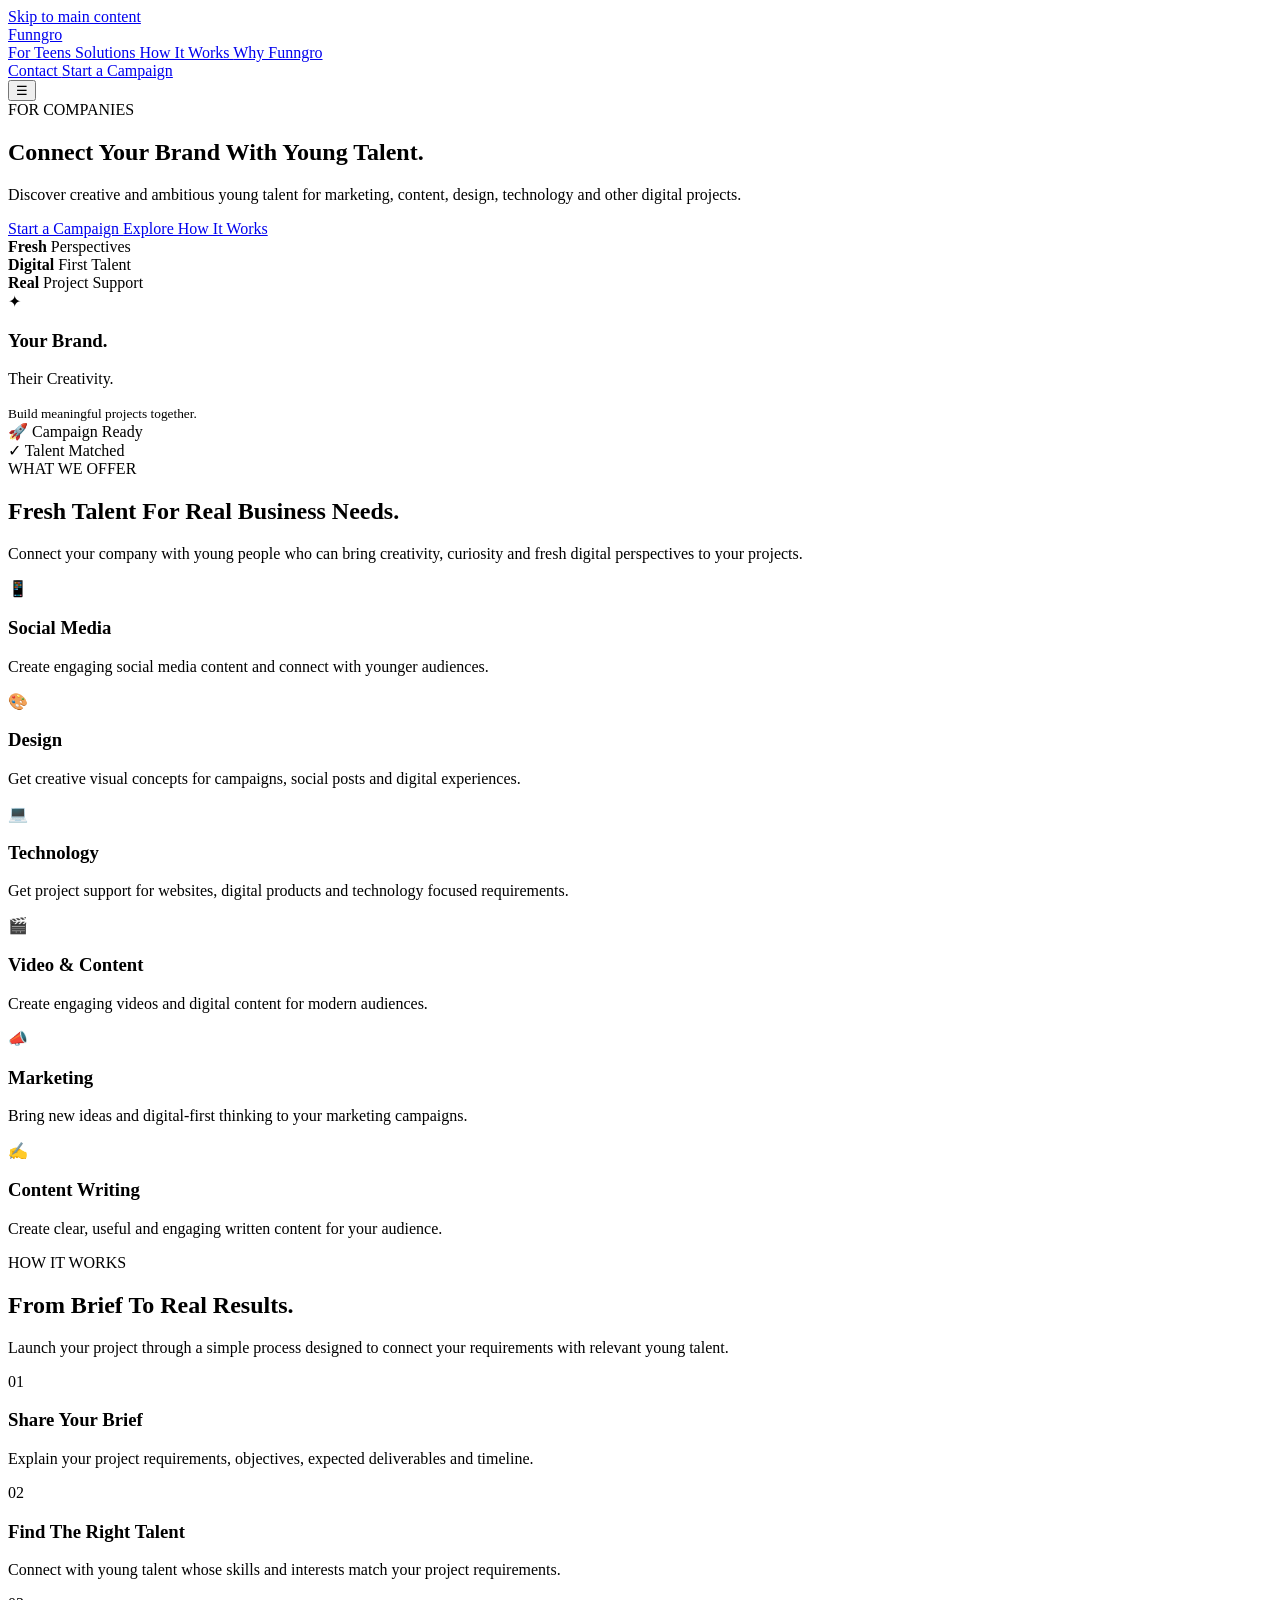
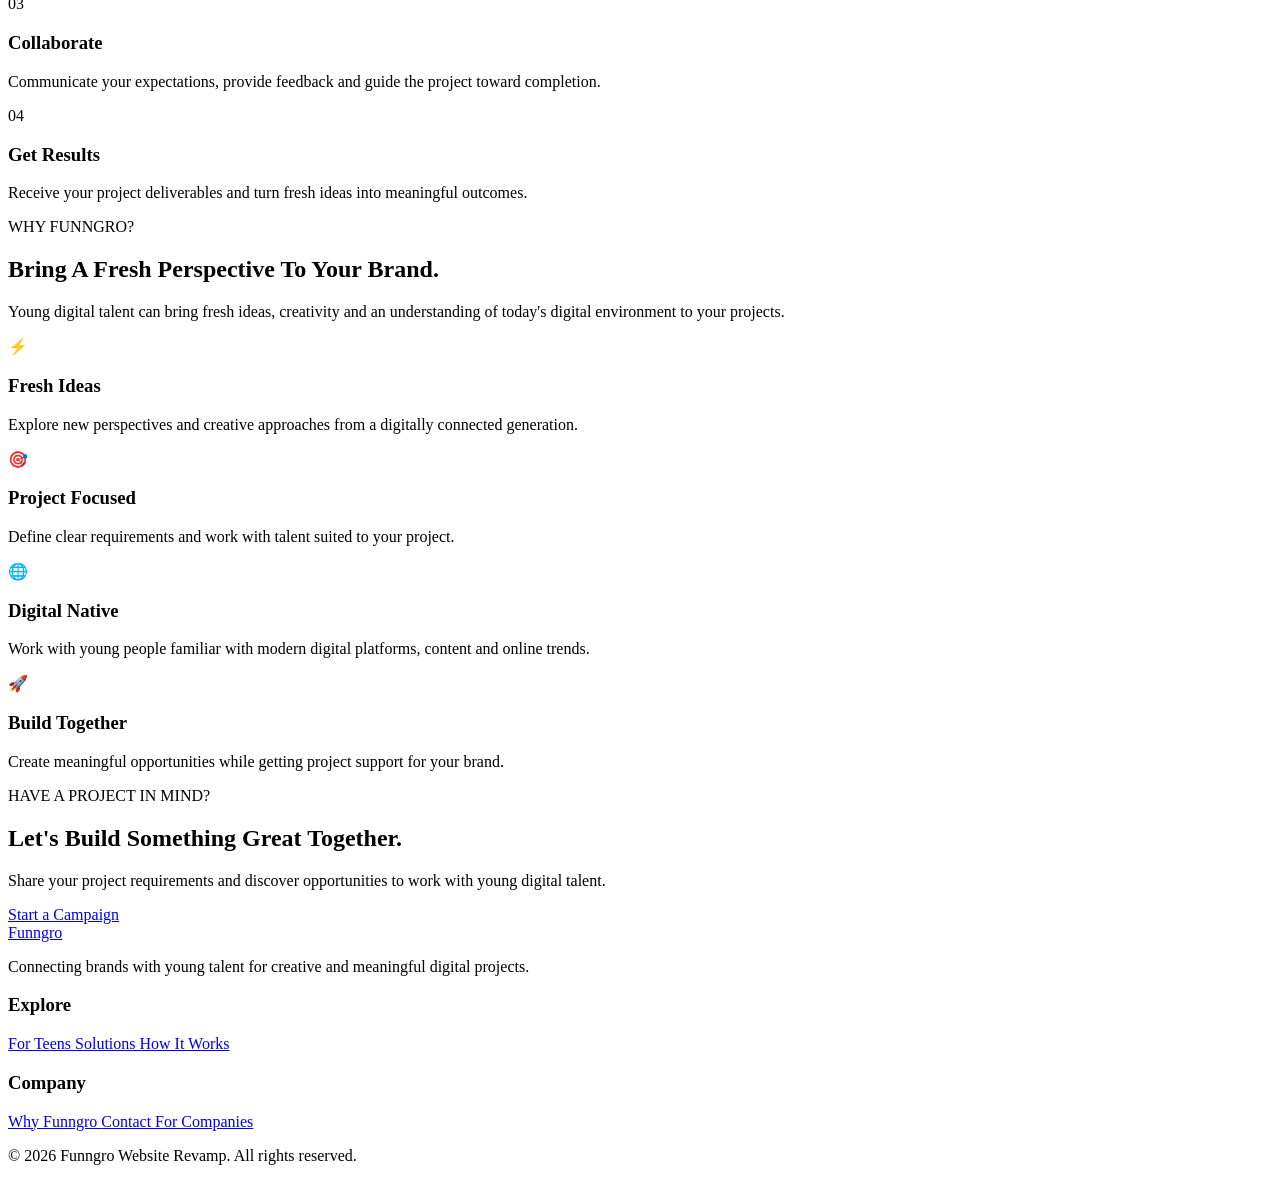
==== company.html @ 746a1f23 "Add files via upload" ====
<!DOCTYPE html>
<html lang="en">

<head>

    <!-- =========================
         BASIC SEO
         ========================= -->

    <meta charset="UTF-8">

    <meta name="viewport"
        content="width=device-width, initial-scale=1.0">

    <meta name="description"
        content="Funngro helps companies connect with young digital talent for social media, design, technology, content, marketing and other project-based needs.">

    <meta name="keywords"
        content="Funngro for companies, hire young talent, young creators, teenlancers, brand campaigns, digital marketing, content creators, project based talent">

    <meta name="author"
        content="Funngro Website Revamp">

    <meta name="robots"
        content="index, follow">


    <!-- =========================
         OPEN GRAPH
         ========================= -->

    <meta property="og:title"
        content="Funngro for Companies - Connect With Young Talent">

    <meta property="og:description"
        content="Connect your brand with young digital talent for creative, marketing, content and technology projects.">

    <meta property="og:type"
        content="website">

    <meta property="og:site_name"
        content="Funngro">


    <!-- =========================
         THEME
         ========================= -->

    <meta name="theme-color"
        content="#07131f">


    <!-- =========================
         PAGE TITLE
         ========================= -->

    <title>
        Funngro for Companies | Connect With Young Talent
    </title>


    <!-- =========================
         STYLESHEET
         ========================= -->

    <link rel="stylesheet"
        href="css/style.css">

</head>


<body class="company-page">

    <a class="skip-link" href="#main-content">Skip to main content</a>


    <!-- =====================================================
         HEADER
         ===================================================== -->

    <header class="site-header">

        <nav class="navbar"
            aria-label="Main navigation">


            <!-- LOGO -->

            <a href="index.html"
                class="logo"
                aria-label="Funngro home">

                Funngro

            </a>


            <!-- NAVIGATION LINKS -->

            <div class="nav-links"
                id="main-navigation">

                <a href="index.html">
                    For Teens
                </a>

                <a href="#solutions">
                    Solutions
                </a>

                <a href="#how-it-works">
                    How It Works
                </a>

                <a href="#why-funngro">
                    Why Funngro
                </a>

            </div>


            <!-- NAVIGATION BUTTONS -->

            <div class="nav-buttons">

                <a href="#contact"
                    class="login-btn">

                    Contact

                </a>

                <a href="#contact"
                    class="primary-btn">

                    Start a Campaign

                </a>

            </div>


            <!-- MOBILE MENU BUTTON -->

            <button
                class="menu-toggle"
                type="button"
                aria-label="Open navigation menu"
                aria-expanded="false"
                aria-controls="main-navigation">

                ☰

            </button>


        </nav>

    </header>



    <!-- =====================================================
         MAIN CONTENT
         ===================================================== -->

    <main id="main-content">


        <!-- =================================================
             HERO SECTION
             ================================================= -->

        <section class="hero company-hero">


            <div class="hero-content">


                <span class="hero-label">
                    FOR COMPANIES
                </span>


                <h1>

                    Connect Your Brand
                    With <span>Young Talent.</span>

                </h1>


                <p>

                    Discover creative and ambitious young talent
                    for marketing, content, design, technology and
                    other digital projects.

                </p>


                <div class="hero-buttons">


                    <a href="#contact"
                        class="primary-btn">

                        Start a Campaign

                    </a>


                    <a href="#how-it-works"
                        class="secondary-btn">

                        Explore How It Works

                    </a>


                </div>


                <!-- HERO HIGHLIGHTS -->

                <div class="hero-stats">


                    <div>

                        <strong>
                            Fresh
                        </strong>

                        <span>
                            Perspectives
                        </span>

                    </div>


                    <div>

                        <strong>
                            Digital
                        </strong>

                        <span>
                            First Talent
                        </span>

                    </div>


                    <div>

                        <strong>
                            Real
                        </strong>

                        <span>
                            Project Support
                        </span>

                    </div>


                </div>


            </div>


            <!-- HERO VISUAL -->

            <div class="hero-visual">


                <div class="hero-card main-card">


                    <div class="card-icon"
                        aria-hidden="true">

                        ✦

                    </div>


                    <h3>

                        Your Brand.

                    </h3>


                    <p>

                        Their Creativity.

                    </p>


                    <div class="mini-progress"
                        aria-hidden="true">

                        <span></span>

                    </div>


                    <small>

                        Build meaningful projects together.

                    </small>


                </div>


                <div class="floating-card card-one">

                    🚀 Campaign Ready

                </div>


                <div class="floating-card card-two">

                    ✓ Talent Matched

                </div>


            </div>


        </section>



        <!-- =================================================
             SOLUTIONS SECTION
             ================================================= -->

        <section
            id="solutions"
            class="section">


            <div class="section-heading">


                <span>
                    WHAT WE OFFER
                </span>


                <h2>

                    Fresh Talent For
                    <span>Real Business Needs.</span>

                </h2>


                <p>

                    Connect your company with young people
                    who can bring creativity, curiosity and
                    fresh digital perspectives to your projects.

                </p>


            </div>


            <div class="category-grid">


                <!-- SOCIAL MEDIA -->

                <article class="category-card">

                    <div class="category-icon"
                        aria-hidden="true">

                        📱

                    </div>

                    <h3>
                        Social Media
                    </h3>

                    <p>

                        Create engaging social media content
                        and connect with younger audiences.

                    </p>

                </article>


                <!-- DESIGN -->

                <article class="category-card">

                    <div class="category-icon"
                        aria-hidden="true">

                        🎨

                    </div>

                    <h3>
                        Design
                    </h3>

                    <p>

                        Get creative visual concepts for
                        campaigns, social posts and digital
                        experiences.

                    </p>

                </article>


                <!-- TECHNOLOGY -->

                <article class="category-card">

                    <div class="category-icon"
                        aria-hidden="true">

                        💻

                    </div>

                    <h3>
                        Technology
                    </h3>

                    <p>

                        Get project support for websites,
                        digital products and technology
                        focused requirements.

                    </p>

                </article>


                <!-- VIDEO -->

                <article class="category-card">

                    <div class="category-icon"
                        aria-hidden="true">

                        🎬

                    </div>

                    <h3>
                        Video & Content
                    </h3>

                    <p>

                        Create engaging videos and digital
                        content for modern audiences.

                    </p>

                </article>


                <!-- MARKETING -->

                <article class="category-card">

                    <div class="category-icon"
                        aria-hidden="true">

                        📣

                    </div>

                    <h3>
                        Marketing
                    </h3>

                    <p>

                        Bring new ideas and digital-first
                        thinking to your marketing campaigns.

                    </p>

                </article>


                <!-- WRITING -->

                <article class="category-card">

                    <div class="category-icon"
                        aria-hidden="true">

                        ✍️

                    </div>

                    <h3>
                        Content Writing
                    </h3>

                    <p>

                        Create clear, useful and engaging
                        written content for your audience.

                    </p>

                </article>


            </div>

        </section>



        <!-- =================================================
             HOW IT WORKS
             ================================================= -->

        <section
            id="how-it-works"
            class="section opportunities">


            <div class="section-heading">


                <span>
                    HOW IT WORKS
                </span>


                <h2>

                    From Brief To
                    <span>Real Results.</span>

                </h2>


                <p>

                    Launch your project through a simple
                    process designed to connect your requirements
                    with relevant young talent.

                </p>


            </div>


            <div class="steps-grid">


                <!-- STEP 1 -->

                <article class="step-card">

                    <div class="step-number">
                        01
                    </div>

                    <h3>
                        Share Your Brief
                    </h3>

                    <p>

                        Explain your project requirements,
                        objectives, expected deliverables
                        and timeline.

                    </p>

                </article>


                <!-- STEP 2 -->

                <article class="step-card">

                    <div class="step-number">
                        02
                    </div>

                    <h3>
                        Find The Right Talent
                    </h3>

                    <p>

                        Connect with young talent whose
                        skills and interests match your
                        project requirements.

                    </p>

                </article>


                <!-- STEP 3 -->

                <article class="step-card">

                    <div class="step-number">
                        03
                    </div>

                    <h3>
                        Collaborate
                    </h3>

                    <p>

                        Communicate your expectations,
                        provide feedback and guide the
                        project toward completion.

                    </p>

                </article>


                <!-- STEP 4 -->

                <article class="step-card">

                    <div class="step-number">
                        04
                    </div>

                    <h3>
                        Get Results
                    </h3>

                    <p>

                        Receive your project deliverables
                        and turn fresh ideas into meaningful
                        outcomes.

                    </p>

                </article>


            </div>

        </section>



        <!-- =================================================
             WHY FUNNGRO
             ================================================= -->

        <section
            id="why-funngro"
            class="section why-section">


            <div class="why-content">


                <span>
                    WHY FUNNGRO?
                </span>


                <h2>

                    Bring A
                    <span>Fresh Perspective</span>
                    To Your Brand.

                </h2>


                <p>

                    Young digital talent can bring fresh ideas,
                    creativity and an understanding of today's
                    digital environment to your projects.

                </p>


            </div>


            <div class="benefits-grid">


                <!-- BENEFIT 1 -->

                <article class="benefit-card">

                    <div class="benefit-icon"
                        aria-hidden="true">

                        ⚡

                    </div>

                    <h3>
                        Fresh Ideas
                    </h3>

                    <p>

                        Explore new perspectives and creative
                        approaches from a digitally connected
                        generation.

                    </p>

                </article>


                <!-- BENEFIT 2 -->

                <article class="benefit-card">

                    <div class="benefit-icon"
                        aria-hidden="true">

                        🎯

                    </div>

                    <h3>
                        Project Focused
                    </h3>

                    <p>

                        Define clear requirements and work
                        with talent suited to your project.

                    </p>

                </article>


                <!-- BENEFIT 3 -->

                <article class="benefit-card">

                    <div class="benefit-icon"
                        aria-hidden="true">

                        🌐

                    </div>

                    <h3>
                        Digital Native
                    </h3>

                    <p>

                        Work with young people familiar with
                        modern digital platforms, content and
                        online trends.

                    </p>

                </article>


                <!-- BENEFIT 4 -->

                <article class="benefit-card">

                    <div class="benefit-icon"
                        aria-hidden="true">

                        🚀

                    </div>

                    <h3>
                        Build Together
                    </h3>

                    <p>

                        Create meaningful opportunities while
                        getting project support for your brand.

                    </p>

                </article>


            </div>

        </section>



        <!-- =================================================
             CONTACT / CTA
             ================================================= -->

        <section
            id="contact"
            class="cta-section">


            <div class="cta-content">


                <span>
                    HAVE A PROJECT IN MIND?
                </span>


                <h2>

                    Let's Build Something
                    <span>Great Together.</span>

                </h2>


                <p>

                    Share your project requirements and
                    discover opportunities to work with
                    young digital talent.

                </p>


                <a href="mailto:hello@funngro.com"
                    class="primary-btn">

                    Start a Campaign

                </a>


            </div>

        </section>


    </main>



    <!-- =====================================================
         FOOTER
         ===================================================== -->

    <footer class="footer">


        <div class="footer-content">


            <!-- BRAND -->

            <div class="footer-brand">


                <a href="index.html"
                    class="logo"
                    aria-label="Funngro home">

                    Funngro

                </a>


                <p>

                    Connecting brands with young talent
                    for creative and meaningful digital
                    projects.

                </p>


            </div>


            <!-- FOOTER LINKS -->

            <div class="footer-links">


                <div>

                    <h3>
                        Explore
                    </h3>


                    <a href="index.html">
                        For Teens
                    </a>


                    <a href="#solutions">
                        Solutions
                    </a>


                    <a href="#how-it-works">
                        How It Works
                    </a>

                </div>


                <div>

                    <h3>
                        Company
                    </h3>


                    <a href="#why-funngro">
                        Why Funngro
                    </a>


                    <a href="#contact">
                        Contact
                    </a>


                    <a href="company.html">
                        For Companies
                    </a>

                </div>


            </div>


        </div>


        <!-- FOOTER BOTTOM -->

        <div class="footer-bottom">

            <p>

                © 2026 Funngro Website Revamp.
                All rights reserved.

            </p>

        </div>


    </footer>



    <!-- =====================================================
         JAVASCRIPT
         ===================================================== -->

    <script src="js/script.js" defer></script>


</body>

</html>
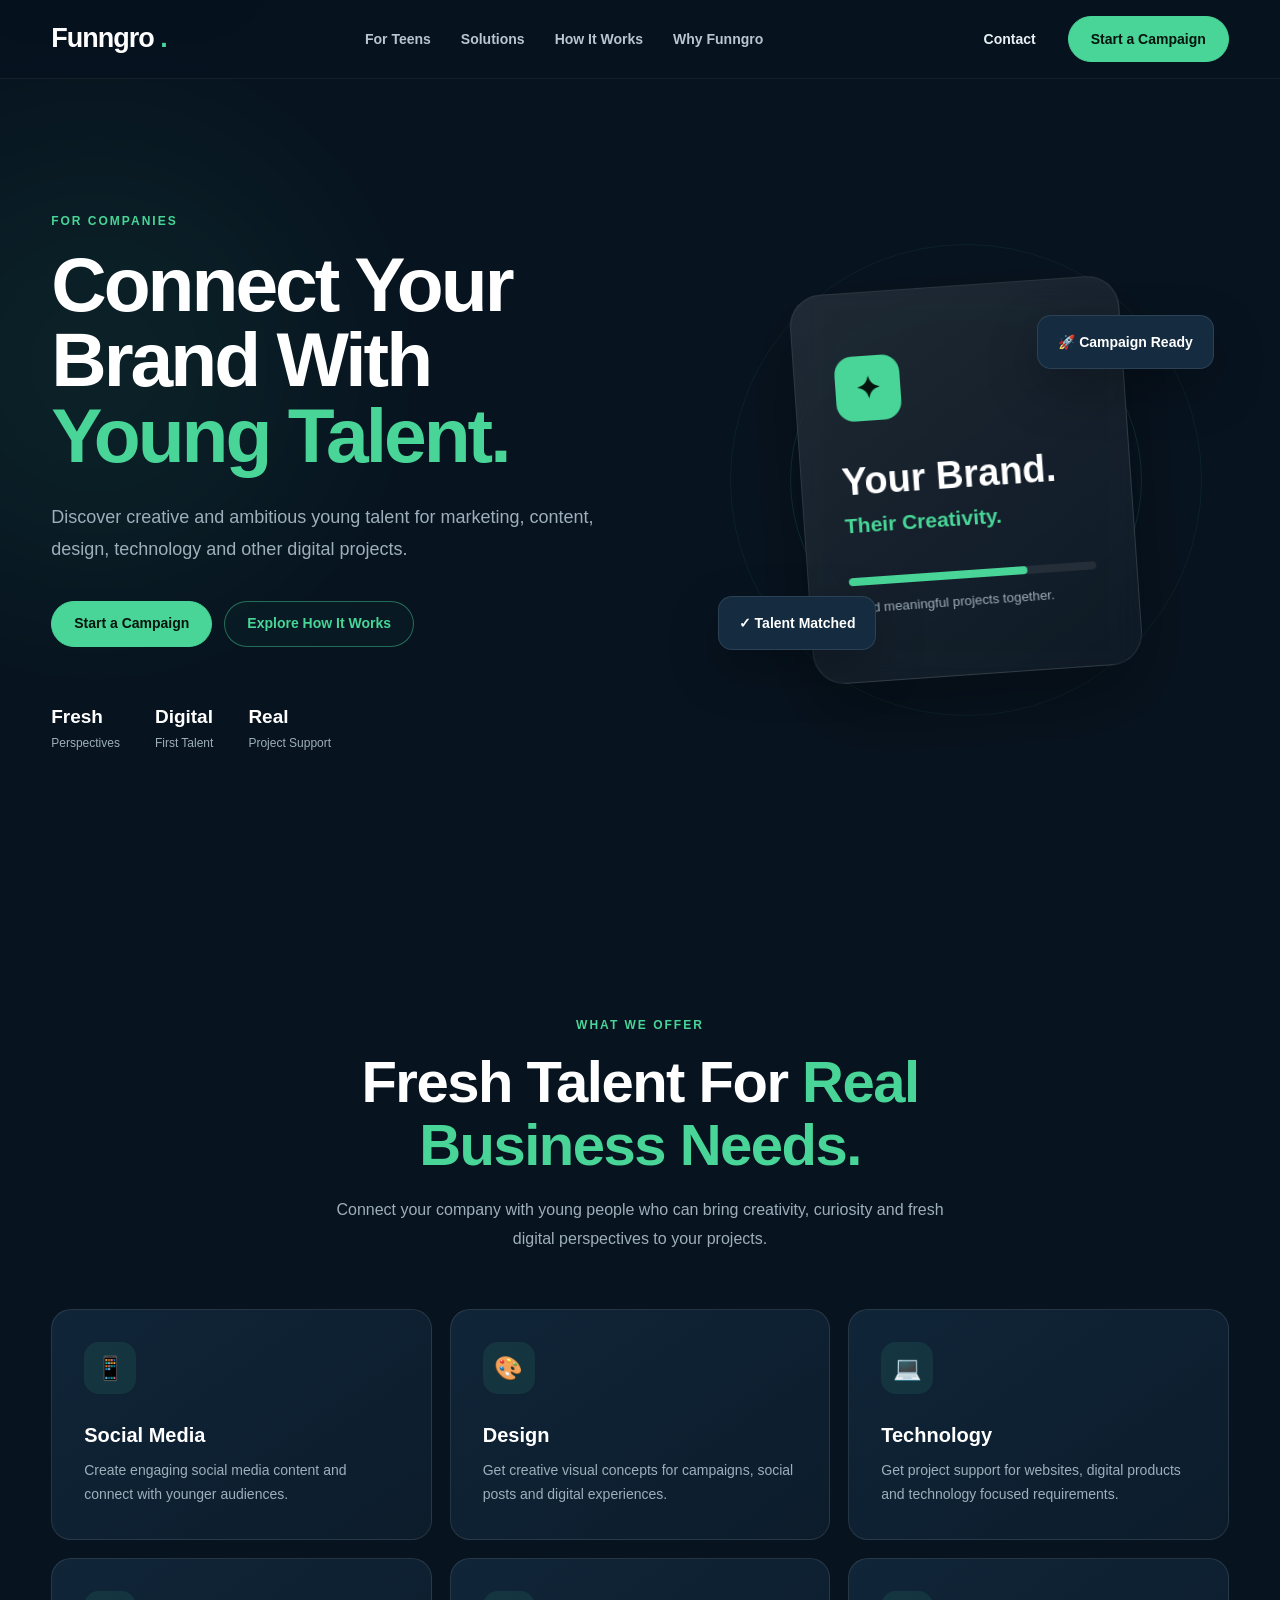
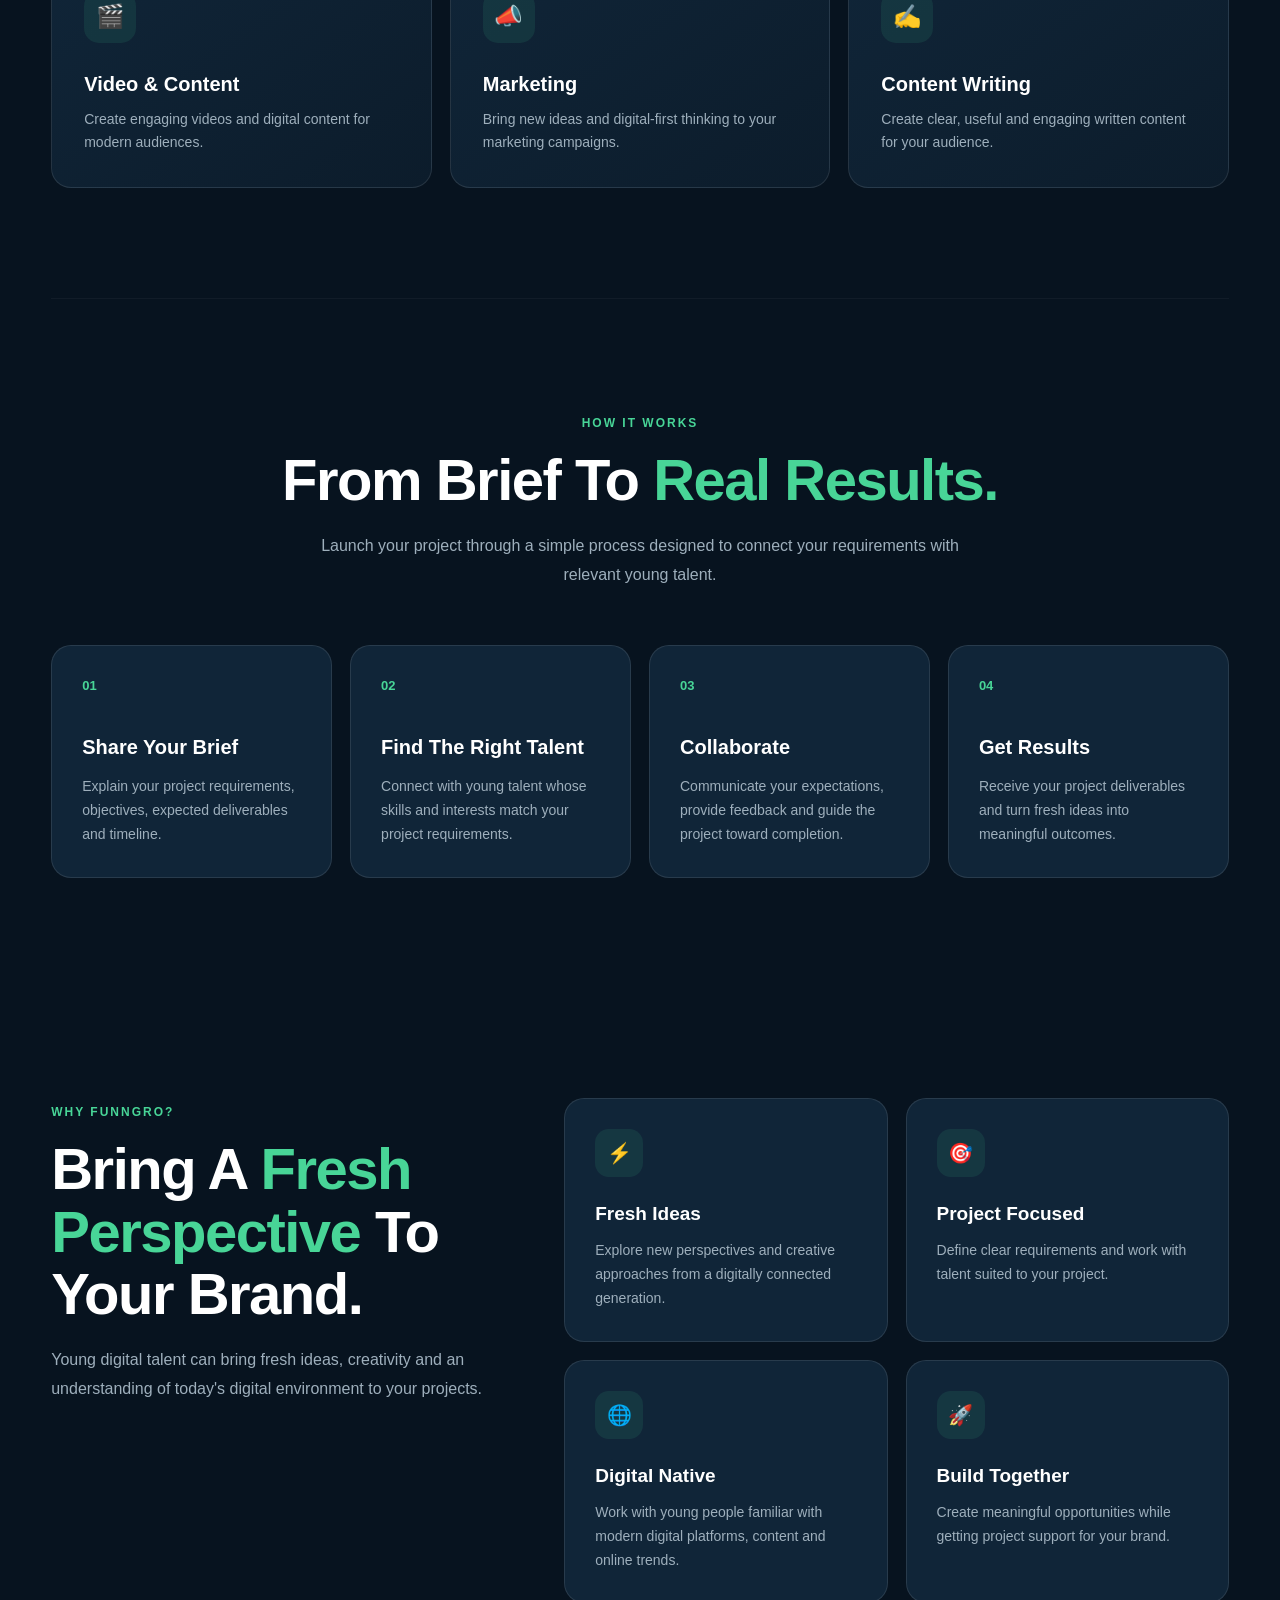
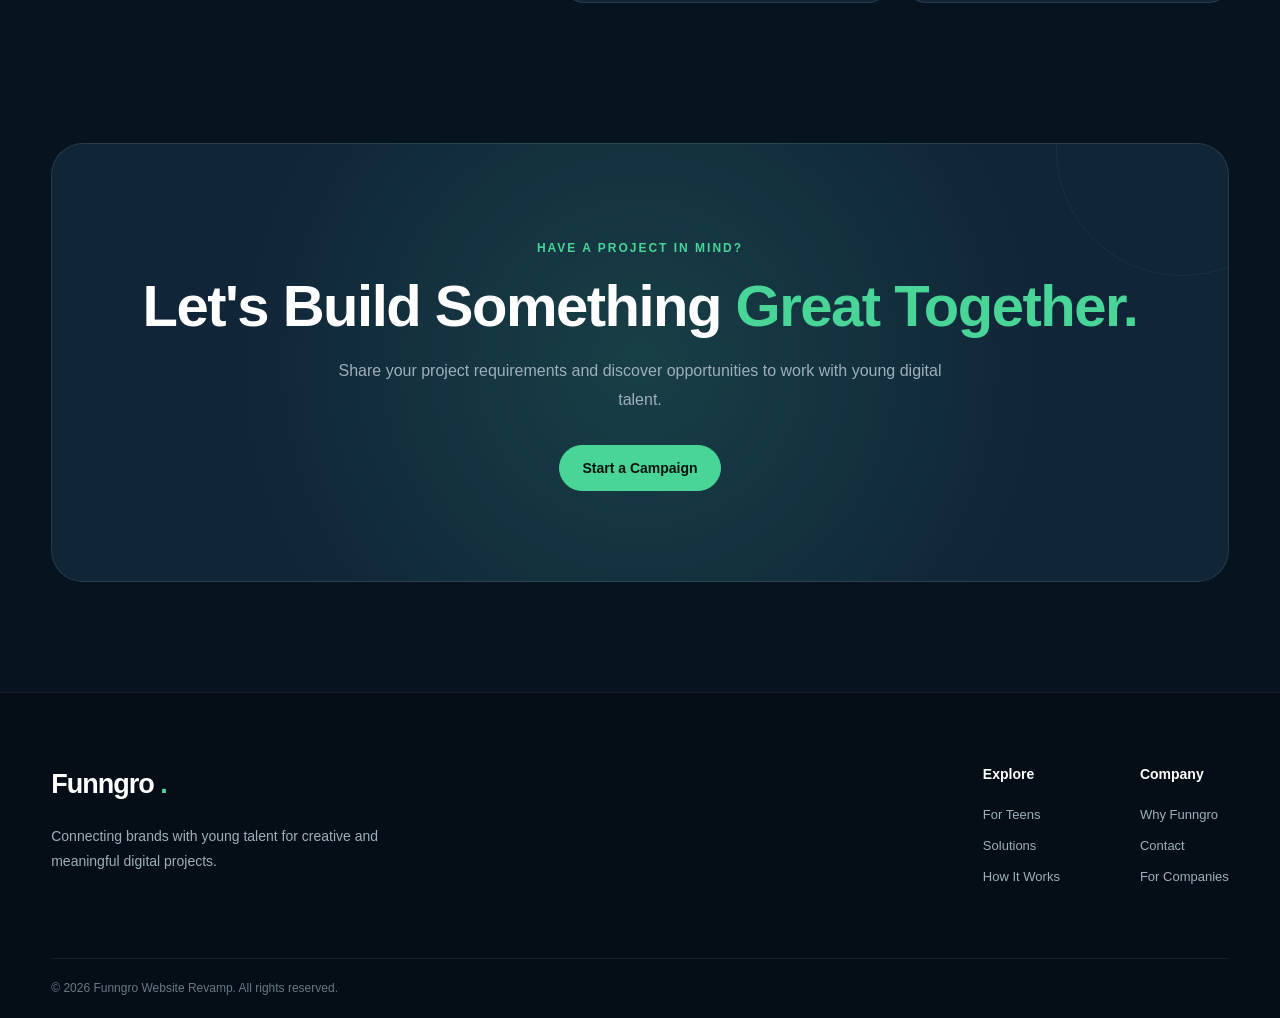
==== commit e16e07e5: "Update stylesheet and script paths to uppercase" ====
--- a/company.html
+++ b/company.html
@@ -64,7 +64,7 @@
          ========================= -->
 
     <link rel="stylesheet"
-        href="css/style.css">
+        href="CSS/style.css">
 
 </head>
 
@@ -993,9 +993,9 @@
          JAVASCRIPT
          ===================================================== -->
 
-    <script src="js/script.js" defer></script>
+    <script src="JS/script.js" defer></script>
 
 
 </body>
 
-</html>+</html>
--- a/CSS/style.css
+++ b/CSS/style.css
@@ -0,0 +1,1924 @@
+/* =========================================================
+   FUNNGRO WEBSITE REVAMP
+   Final Main Stylesheet
+   ========================================================= */
+
+
+/* =========================================================
+   RESET
+   ========================================================= */
+
+* {
+    margin: 0;
+    padding: 0;
+    box-sizing: border-box;
+}
+
+html {
+    scroll-behavior: smooth;
+    scroll-padding-top: 90px;
+}
+
+body {
+    font-family: Arial, Helvetica, sans-serif;
+    background: var(--bg);
+    color: var(--white);
+    line-height: 1.6;
+    overflow-x: hidden;
+}
+
+a {
+    color: inherit;
+    text-decoration: none;
+}
+
+button {
+    font: inherit;
+}
+
+img {
+    max-width: 100%;
+    display: block;
+}
+
+
+/* =========================================================
+   VARIABLES
+   ========================================================= */
+
+:root {
+    --bg: #07131f;
+    --bg-light: #0d1d2c;
+    --bg-dark: #050e17;
+
+    --card: #102538;
+    --card-light: #163149;
+
+    --primary: #48d597;
+    --primary-dark: #2fbd7c;
+    --primary-light: #69e5ad;
+
+    --white: #ffffff;
+    --text: #e8f0f5;
+    --muted: #9eafbc;
+    --text-muted: #9eafbc;
+
+    --border: rgba(255, 255, 255, 0.10);
+    --border-light: rgba(255, 255, 255, 0.06);
+
+    --container: 1180px;
+
+    --radius-small: 12px;
+    --radius-medium: 20px;
+    --radius-large: 30px;
+
+    --shadow:
+        0 25px 70px rgba(0, 0, 0, 0.25);
+
+    --transition: 0.3s ease;
+}
+
+
+/* =========================================================
+   COMMON
+   ========================================================= */
+
+/* =========================================================
+   ACCESSIBILITY HELPERS
+   ========================================================= */
+
+.skip-link {
+    position: fixed;
+    top: -100px;
+    left: 16px;
+    z-index: 5000;
+    padding: 12px 18px;
+    border-radius: 10px;
+    background: var(--primary);
+    color: #06140e;
+    font-weight: 800;
+    box-shadow: var(--shadow);
+    transition: top 0.2s ease;
+}
+
+.skip-link:focus {
+    top: 16px;
+}
+
+section[id],
+main[id] {
+    scroll-margin-top: 95px;
+}
+
+
+.container {
+    width: min(92%, var(--container));
+    margin: auto;
+}
+
+.section {
+    width: min(92%, var(--container));
+    margin: auto;
+    padding: 110px 0;
+}
+
+.section-heading {
+    max-width: 720px;
+    margin: 0 auto 55px;
+    text-align: center;
+}
+
+.section-heading > span,
+.why-content > span,
+.cta-content > span,
+.hero-label,
+.trust-text > span {
+    display: inline-block;
+    color: var(--primary);
+    font-size: 12px;
+    font-weight: 800;
+    letter-spacing: 2px;
+    margin-bottom: 16px;
+}
+
+.section-heading h2,
+.why-content h2,
+.cta-content h2,
+.trust-text h2 {
+    font-size: clamp(34px, 5vw, 58px);
+    line-height: 1.08;
+    letter-spacing: -1.5px;
+    margin-bottom: 20px;
+}
+
+.section-heading h2 span,
+.why-content h2 span,
+.cta-content h2 span,
+.trust-text h2 span {
+    color: var(--primary);
+}
+
+.section-heading p,
+.why-content > p,
+.cta-content > p {
+    color: var(--muted);
+    font-size: 16px;
+    line-height: 1.8;
+    max-width: 650px;
+    margin: auto;
+}
+
+
+/* =========================================================
+   BUTTONS
+   ========================================================= */
+
+.primary-btn,
+.secondary-btn,
+.login-btn {
+    display: inline-flex;
+    align-items: center;
+    justify-content: center;
+
+    min-height: 46px;
+    padding: 0 22px;
+
+    border-radius: 50px;
+
+    font-size: 14px;
+    font-weight: 700;
+
+    transition:
+        transform var(--transition),
+        background var(--transition),
+        color var(--transition),
+        border-color var(--transition),
+        box-shadow var(--transition);
+}
+
+.primary-btn {
+    background: var(--primary);
+    color: #06140e;
+    border: 1px solid var(--primary);
+}
+
+.primary-btn:hover {
+    background: var(--primary-light);
+    border-color: var(--primary-light);
+    transform: translateY(-2px);
+    box-shadow: 0 12px 30px rgba(72, 213, 151, 0.20);
+}
+
+.secondary-btn {
+    border: 1px solid rgba(72, 213, 151, 0.45);
+    color: var(--primary);
+    background: rgba(72, 213, 151, 0.03);
+}
+
+.secondary-btn:hover {
+    background: var(--primary);
+    color: #06140e;
+    border-color: var(--primary);
+    transform: translateY(-2px);
+}
+
+.login-btn {
+    color: var(--text);
+}
+
+.login-btn:hover {
+    color: var(--primary);
+}
+
+
+/* =========================================================
+   HEADER / NAVBAR
+   ========================================================= */
+
+.site-header {
+    position: sticky;
+    top: 0;
+    z-index: 2000;
+
+    background: rgba(7, 19, 31, 0.88);
+
+    border-bottom: 1px solid var(--border-light);
+
+    backdrop-filter: blur(18px);
+    -webkit-backdrop-filter: blur(18px);
+
+    transition:
+        background var(--transition),
+        box-shadow var(--transition);
+}
+
+.site-header.scrolled {
+    background: rgba(5, 14, 23, 0.97);
+    box-shadow: 0 10px 30px rgba(0, 0, 0, 0.18);
+}
+
+.navbar {
+    width: min(92%, var(--container));
+    min-height: 78px;
+
+    margin: auto;
+
+    display: flex;
+    align-items: center;
+    justify-content: space-between;
+
+    gap: 25px;
+
+    position: relative;
+}
+
+.logo {
+    flex-shrink: 0;
+
+    font-size: 27px;
+    font-weight: 900;
+    letter-spacing: -1px;
+
+    color: var(--white);
+}
+
+.logo::after {
+    content: ".";
+    color: var(--primary);
+}
+
+.nav-links {
+    display: flex;
+    align-items: center;
+    justify-content: center;
+    gap: 30px;
+}
+
+.nav-links a {
+    color: #b8c6d0;
+
+    font-size: 14px;
+    font-weight: 600;
+
+    transition: color var(--transition);
+}
+
+.nav-links a:hover {
+    color: var(--primary);
+}
+
+.nav-buttons {
+    display: flex;
+    align-items: center;
+    gap: 10px;
+
+    flex-shrink: 0;
+}
+
+.menu-toggle {
+    display: none;
+
+    width: 44px;
+    height: 44px;
+
+    border: 1px solid var(--border);
+    border-radius: 10px;
+
+    background: transparent;
+    color: var(--white);
+
+    cursor: pointer;
+    font-size: 22px;
+
+    transition:
+        background var(--transition),
+        border-color var(--transition);
+}
+
+.menu-toggle:hover {
+    background: rgba(72, 213, 151, 0.08);
+    border-color: rgba(72, 213, 151, 0.35);
+}
+
+
+/* =========================================================
+   HERO
+   ========================================================= */
+
+.hero {
+    width: min(92%, var(--container));
+
+    min-height: calc(100vh - 78px);
+
+    margin: auto;
+
+    display: grid;
+    grid-template-columns: 1.05fr 0.95fr;
+
+    align-items: center;
+
+    gap: 70px;
+
+    padding: 80px 0 100px;
+
+    position: relative;
+}
+
+.hero::before {
+    content: "";
+
+    position: absolute;
+
+    width: 450px;
+    height: 450px;
+
+    background: var(--primary);
+
+    opacity: 0.07;
+
+    filter: blur(100px);
+
+    border-radius: 50%;
+
+    top: 60px;
+    left: -180px;
+
+    pointer-events: none;
+}
+
+.hero-content {
+    position: relative;
+    z-index: 2;
+}
+
+.hero h1 {
+    max-width: 750px;
+
+    font-size: clamp(48px, 6vw, 78px);
+
+    line-height: 0.98;
+
+    letter-spacing: -3px;
+
+    margin-bottom: 28px;
+}
+
+.hero h1 span {
+    color: var(--primary);
+}
+
+.hero-content > p {
+    max-width: 600px;
+
+    color: var(--muted);
+
+    font-size: 18px;
+    line-height: 1.8;
+
+    margin-bottom: 35px;
+}
+
+.hero-buttons {
+    display: flex;
+    flex-wrap: wrap;
+    gap: 12px;
+}
+
+.hero-stats {
+    display: flex;
+    gap: 35px;
+
+    margin-top: 55px;
+}
+
+.hero-stats div {
+    display: flex;
+    flex-direction: column;
+}
+
+.hero-stats strong {
+    font-size: 19px;
+    color: var(--white);
+}
+
+.hero-stats span {
+    font-size: 12px;
+    color: var(--muted);
+    margin-top: 2px;
+}
+
+
+/* =========================================================
+   HERO VISUAL
+   ========================================================= */
+
+.hero-visual {
+    min-height: 480px;
+
+    position: relative;
+
+    display: flex;
+    align-items: center;
+    justify-content: center;
+}
+
+.hero-visual::before {
+    content: "";
+
+    position: absolute;
+
+    width: 350px;
+    height: 350px;
+
+    border-radius: 50%;
+
+    border: 1px solid rgba(72, 213, 151, 0.15);
+}
+
+.hero-visual::after {
+    content: "";
+
+    position: absolute;
+
+    width: 470px;
+    height: 470px;
+
+    border-radius: 50%;
+
+    border: 1px solid rgba(72, 213, 151, 0.07);
+}
+
+.main-card {
+    width: 330px;
+    min-height: 390px;
+
+    padding: 40px;
+
+    display: flex;
+    flex-direction: column;
+    justify-content: center;
+
+    border: 1px solid rgba(255, 255, 255, 0.10);
+    border-radius: 32px;
+
+    background:
+        linear-gradient(
+            145deg,
+            rgba(255, 255, 255, 0.09),
+            rgba(255, 255, 255, 0.025)
+        );
+
+    backdrop-filter: blur(15px);
+    -webkit-backdrop-filter: blur(15px);
+
+    box-shadow:
+        0 30px 80px rgba(0, 0, 0, 0.35);
+
+    position: relative;
+    z-index: 3;
+
+    transform: rotate(-4deg);
+
+    transition: transform var(--transition);
+}
+
+.main-card:hover {
+    transform: rotate(-2deg) translateY(-5px);
+}
+
+.card-icon {
+    width: 65px;
+    height: 65px;
+
+    display: flex;
+    align-items: center;
+    justify-content: center;
+
+    background: var(--primary);
+    color: #06140e;
+
+    border-radius: 18px;
+
+    font-size: 30px;
+    font-weight: 900;
+
+    margin-bottom: 40px;
+}
+
+.main-card h3 {
+    font-size: 38px;
+    line-height: 1.1;
+    margin-bottom: 5px;
+}
+
+.main-card p {
+    color: var(--primary);
+    font-size: 21px;
+    font-weight: 700;
+}
+
+.mini-progress {
+    width: 100%;
+    height: 8px;
+
+    margin: 35px 0 12px;
+
+    background: rgba(255, 255, 255, 0.08);
+
+    border-radius: 20px;
+
+    overflow: hidden;
+}
+
+.mini-progress span {
+    display: block;
+
+    width: 72%;
+    height: 100%;
+
+    background: var(--primary);
+
+    border-radius: inherit;
+}
+
+.main-card small {
+    color: var(--muted);
+}
+
+.floating-card {
+    position: absolute;
+    z-index: 5;
+
+    padding: 15px 20px;
+
+    border-radius: 14px;
+
+    background: #142b40;
+
+    border: 1px solid var(--border);
+
+    box-shadow: 0 20px 50px rgba(0, 0, 0, 0.25);
+
+    font-size: 14px;
+    font-weight: 700;
+}
+
+.card-one {
+    top: 75px;
+    right: 15px;
+}
+
+.card-two {
+    bottom: 70px;
+    left: 15px;
+}
+
+
+/* =========================================================
+   PLATFORM STATS
+   ========================================================= */
+
+.stats-section {
+    width: min(92%, var(--container));
+
+    margin: auto;
+
+    padding: 20px 0 80px;
+}
+
+.stats-container {
+    max-width: 1100px;
+
+    margin: auto;
+
+    display: grid;
+    grid-template-columns: repeat(4, 1fr);
+
+    gap: 20px;
+}
+
+.stat-item {
+    padding: 28px 20px;
+
+    text-align: center;
+
+    background: rgba(255, 255, 255, 0.04);
+
+    border: 1px solid rgba(255, 255, 255, 0.08);
+
+    border-radius: 18px;
+
+    transition:
+        transform var(--transition),
+        border-color var(--transition),
+        background var(--transition);
+}
+
+.stat-item:hover {
+    transform: translateY(-5px);
+
+    border-color: rgba(72, 213, 151, 0.45);
+
+    background: rgba(72, 213, 151, 0.05);
+}
+
+.stat-item strong {
+    display: block;
+
+    color: var(--primary);
+
+    font-size: 2rem;
+    font-weight: 800;
+
+    margin-bottom: 7px;
+}
+
+.stat-item span {
+    color: var(--text-muted);
+
+    font-size: 0.95rem;
+}
+
+
+/* =========================================================
+   HOW IT WORKS
+   ========================================================= */
+
+.steps-grid {
+    display: grid;
+
+    grid-template-columns: repeat(4, 1fr);
+
+    gap: 18px;
+}
+
+.step-card {
+    padding: 30px;
+
+    background: var(--card);
+
+    border: 1px solid var(--border);
+
+    border-radius: var(--radius-medium);
+
+    transition:
+        transform var(--transition),
+        border-color var(--transition),
+        background var(--transition);
+}
+
+.step-card:hover {
+    transform: translateY(-8px);
+
+    border-color: rgba(72, 213, 151, 0.35);
+
+    background: var(--card-light);
+}
+
+.step-number {
+    color: var(--primary);
+
+    font-size: 13px;
+    font-weight: 900;
+
+    margin-bottom: 35px;
+}
+
+.step-card h3 {
+    font-size: 20px;
+
+    margin-bottom: 12px;
+}
+
+.step-card p {
+    color: var(--muted);
+
+    font-size: 14px;
+    line-height: 1.7;
+}
+
+
+/* =========================================================
+   OPPORTUNITIES
+   ========================================================= */
+
+.opportunities {
+    border-top: 1px solid rgba(255, 255, 255, 0.04);
+}
+
+.category-grid {
+    display: grid;
+
+    grid-template-columns: repeat(3, 1fr);
+
+    gap: 18px;
+}
+
+.category-card {
+    padding: 32px;
+
+    background:
+        linear-gradient(
+            145deg,
+            #102538,
+            #0c1c2b
+        );
+
+    border: 1px solid var(--border);
+
+    border-radius: var(--radius-medium);
+
+    transition:
+        transform var(--transition),
+        border-color var(--transition),
+        box-shadow var(--transition);
+}
+
+.category-card:hover {
+    transform: translateY(-8px);
+
+    border-color: rgba(72, 213, 151, 0.35);
+
+    box-shadow: 0 18px 45px rgba(0, 0, 0, 0.18);
+}
+
+.category-icon {
+    width: 52px;
+    height: 52px;
+
+    display: flex;
+    align-items: center;
+    justify-content: center;
+
+    border-radius: 15px;
+
+    background: rgba(72, 213, 151, 0.10);
+
+    font-size: 23px;
+
+    margin-bottom: 25px;
+}
+
+.category-card h3 {
+    font-size: 20px;
+
+    margin-bottom: 8px;
+}
+
+.category-card p {
+    color: var(--muted);
+
+    font-size: 14px;
+    line-height: 1.7;
+}
+
+
+/* =========================================================
+   WHY FUNNGRO
+   ========================================================= */
+
+.why-section {
+    display: grid;
+
+    grid-template-columns: 0.8fr 1.2fr;
+
+    gap: 70px;
+
+    align-items: start;
+}
+
+.why-content {
+    position: sticky;
+    top: 130px;
+}
+
+.why-content > p {
+    margin: 0;
+
+    line-height: 1.8;
+}
+
+.benefits-grid {
+    display: grid;
+
+    grid-template-columns: repeat(2, 1fr);
+
+    gap: 18px;
+}
+
+.benefit-card {
+    padding: 30px;
+
+    background: var(--card);
+
+    border: 1px solid var(--border);
+
+    border-radius: var(--radius-medium);
+
+    transition:
+        transform var(--transition),
+        border-color var(--transition);
+}
+
+.benefit-card:hover {
+    transform: translateY(-5px);
+
+    border-color: rgba(72, 213, 151, 0.30);
+}
+
+.benefit-icon {
+    width: 48px;
+    height: 48px;
+
+    display: flex;
+    align-items: center;
+    justify-content: center;
+
+    border-radius: 14px;
+
+    background: rgba(72, 213, 151, 0.10);
+
+    color: var(--primary);
+
+    font-size: 20px;
+    font-weight: 900;
+
+    margin-bottom: 22px;
+}
+
+.benefit-card h3 {
+    font-size: 19px;
+
+    margin-bottom: 10px;
+}
+
+.benefit-card p {
+    color: var(--muted);
+
+    font-size: 14px;
+
+    line-height: 1.7;
+}
+
+
+/* =========================================================
+   EARNING SECTION
+   ========================================================= */
+
+.earning-section {
+    background: rgba(255, 255, 255, 0.015);
+}
+
+.earning-grid {
+    max-width: 1100px;
+
+    margin: 45px auto 0;
+
+    display: grid;
+
+    grid-template-columns: repeat(3, 1fr);
+
+    gap: 22px;
+}
+
+.earning-card {
+    padding: 32px 28px;
+
+    background: rgba(255, 255, 255, 0.04);
+
+    border: 1px solid rgba(255, 255, 255, 0.08);
+
+    border-radius: 20px;
+
+    transition:
+        transform var(--transition),
+        border-color var(--transition),
+        background var(--transition);
+}
+
+.earning-card:hover {
+    transform: translateY(-6px);
+
+    border-color: rgba(72, 213, 151, 0.45);
+
+    background: rgba(72, 213, 151, 0.045);
+}
+
+.earning-icon {
+    width: 52px;
+    height: 52px;
+
+    display: flex;
+    align-items: center;
+    justify-content: center;
+
+    margin-bottom: 20px;
+
+    border-radius: 14px;
+
+    background: rgba(72, 213, 151, 0.10);
+
+    color: var(--primary);
+
+    font-size: 1.4rem;
+    font-weight: 800;
+}
+
+.earning-card h3 {
+    margin-bottom: 10px;
+
+    font-size: 1.15rem;
+}
+
+.earning-card p {
+    color: var(--text-muted);
+
+    line-height: 1.7;
+}
+
+
+/* =========================================================
+   TRUST & SAFETY
+   ========================================================= */
+
+.trust-section {
+    background: rgba(72, 213, 151, 0.025);
+}
+
+.trust-content {
+    max-width: 1100px;
+
+    margin: auto;
+
+    display: grid;
+
+    grid-template-columns: 0.9fr 1.1fr;
+
+    gap: 70px;
+
+    align-items: center;
+}
+
+.trust-text > span {
+    margin-bottom: 14px;
+}
+
+.trust-text h2 {
+    margin-bottom: 20px;
+}
+
+.trust-text p {
+    color: var(--text-muted);
+
+    line-height: 1.8;
+
+    margin-bottom: 28px;
+}
+
+.trust-points {
+    display: flex;
+
+    flex-direction: column;
+
+    gap: 18px;
+}
+
+.trust-card {
+    display: flex;
+
+    gap: 18px;
+
+    padding: 22px;
+
+    background: rgba(255, 255, 255, 0.04);
+
+    border: 1px solid rgba(255, 255, 255, 0.08);
+
+    border-radius: 16px;
+
+    transition:
+        transform var(--transition),
+        border-color var(--transition),
+        background var(--transition);
+}
+
+.trust-card:hover {
+    transform: translateX(5px);
+
+    border-color: rgba(72, 213, 151, 0.4);
+
+    background: rgba(72, 213, 151, 0.045);
+}
+
+.trust-card .benefit-icon {
+    flex-shrink: 0;
+
+    margin-bottom: 0;
+}
+
+.trust-card h3 {
+    margin-bottom: 7px;
+
+    font-size: 1rem;
+}
+
+.trust-card p {
+    color: var(--text-muted);
+
+    font-size: 0.9rem;
+
+    line-height: 1.6;
+}
+
+
+/* =========================================================
+   CTA
+   ========================================================= */
+
+.cta-section {
+    width: min(92%, var(--container));
+
+    margin: 30px auto 110px;
+
+    padding: 90px 30px;
+
+    text-align: center;
+
+    border-radius: 32px;
+
+    background:
+        radial-gradient(
+            circle at center,
+            rgba(72, 213, 151, 0.15),
+            transparent 65%
+        ),
+        #102538;
+
+    border: 1px solid var(--border);
+
+    position: relative;
+
+    overflow: hidden;
+}
+
+.cta-section::before {
+    content: "";
+
+    position: absolute;
+
+    width: 250px;
+    height: 250px;
+
+    border-radius: 50%;
+
+    border: 1px solid rgba(72, 213, 151, 0.08);
+
+    top: -120px;
+    right: -80px;
+}
+
+.cta-content {
+    position: relative;
+    z-index: 2;
+}
+
+.cta-content > p {
+    margin-bottom: 30px;
+}
+
+
+/* =========================================================
+   FOOTER
+   ========================================================= */
+
+.footer {
+    border-top: 1px solid rgba(255, 255, 255, 0.07);
+
+    background: var(--bg-dark);
+}
+
+.footer-content {
+    width: min(92%, var(--container));
+
+    margin: auto;
+
+    padding: 70px 0;
+
+    display: flex;
+
+    justify-content: space-between;
+
+    gap: 60px;
+}
+
+.footer-brand {
+    max-width: 350px;
+}
+
+.footer-brand p {
+    color: var(--muted);
+
+    font-size: 14px;
+
+    line-height: 1.8;
+
+    margin-top: 18px;
+}
+
+.footer-links {
+    display: flex;
+
+    gap: 80px;
+}
+
+.footer-links div {
+    display: flex;
+
+    flex-direction: column;
+
+    gap: 10px;
+}
+
+.footer-links h3 {
+    font-size: 14px;
+
+    margin-bottom: 10px;
+}
+
+.footer-links a {
+    color: var(--muted);
+
+    font-size: 13px;
+
+    transition: color var(--transition);
+}
+
+.footer-links a:hover {
+    color: var(--primary);
+}
+
+.footer-bottom {
+    width: min(92%, var(--container));
+
+    margin: auto;
+
+    padding: 20px 0;
+
+    border-top: 1px solid rgba(255, 255, 255, 0.07);
+
+    color: #687985;
+
+    font-size: 12px;
+}
+
+
+/* =========================================================
+   REVEAL ANIMATION
+   ========================================================= */
+
+.reveal {
+    opacity: 0;
+
+    transform: translateY(25px);
+
+    transition:
+        opacity 0.7s ease,
+        transform 0.7s ease;
+}
+
+.reveal.visible {
+    opacity: 1;
+
+    transform: translateY(0);
+}
+
+
+/* =========================================================
+   TABLET
+   ========================================================= */
+
+@media (max-width: 1100px) {
+
+    .nav-links {
+        gap: 18px;
+    }
+
+    .nav-links a {
+        font-size: 13px;
+    }
+
+    .navbar {
+        gap: 15px;
+    }
+
+    .hero {
+        gap: 45px;
+    }
+
+    .hero h1 {
+        font-size: clamp(45px, 6vw, 68px);
+    }
+
+    .category-grid {
+        grid-template-columns: repeat(2, 1fr);
+    }
+}
+
+
+/* =========================================================
+   TABLET / SMALL LAPTOP
+   ========================================================= */
+
+@media (max-width: 1000px) {
+
+    .hero {
+        grid-template-columns: 1fr;
+
+        text-align: center;
+
+        gap: 30px;
+    }
+
+    .hero-content > p {
+        margin-left: auto;
+        margin-right: auto;
+    }
+
+    .hero-buttons {
+        justify-content: center;
+    }
+
+    .hero-stats {
+        justify-content: center;
+    }
+
+    .hero-visual {
+        min-height: 450px;
+    }
+
+    .steps-grid {
+        grid-template-columns: repeat(2, 1fr);
+    }
+
+    .why-section {
+        grid-template-columns: 1fr;
+
+        gap: 40px;
+    }
+
+    .why-content {
+        position: static;
+
+        text-align: center;
+    }
+
+    .why-content > p {
+        margin-left: auto;
+        margin-right: auto;
+    }
+
+    .benefits-grid {
+        grid-template-columns: repeat(2, 1fr);
+    }
+
+    .trust-content {
+        grid-template-columns: 1fr;
+
+        gap: 45px;
+    }
+
+    .trust-text {
+        text-align: center;
+    }
+
+    .trust-text p {
+        max-width: 650px;
+
+        margin-left: auto;
+        margin-right: auto;
+    }
+}
+
+
+/* =========================================================
+   MOBILE NAVIGATION - FINAL FIX
+   ========================================================= */
+
+@media (max-width: 760px) {
+
+    /*
+       Keep header above every page section.
+    */
+
+    .site-header {
+        z-index: 2000;
+    }
+
+    .navbar {
+        min-height: 70px;
+        position: relative;
+        z-index: 2001;
+    }
+
+
+    /*
+       Hide desktop navigation.
+    */
+
+    .nav-links,
+    .nav-buttons {
+        display: none;
+    }
+
+
+    /*
+       Show hamburger.
+    */
+
+    .menu-toggle {
+        display: flex;
+
+        align-items: center;
+        justify-content: center;
+
+        position: relative;
+
+        z-index: 2005;
+    }
+
+
+    /*
+       Open mobile menu.
+    */
+
+    .navbar.mobile-menu-open {
+        position: relative;
+        z-index: 2001;
+    }
+
+
+    /* =====================================================
+       MOBILE NAV LINKS
+       ===================================================== */
+
+    .navbar.mobile-menu-open .nav-links {
+
+        display: flex;
+
+        position: absolute;
+
+        top: 70px;
+        left: 0;
+        right: 0;
+
+        flex-direction: column;
+        align-items: stretch;
+
+        gap: 0;
+
+        /*
+           Fixed link height makes the buttons below
+           line up perfectly without gaps.
+        */
+
+        padding: 10px 15px 0;
+
+        background: #0d1d2c;
+
+        border-left: 1px solid rgba(255, 255, 255, 0.08);
+        border-right: 1px solid rgba(255, 255, 255, 0.08);
+
+        box-shadow: 0 20px 40px rgba(0, 0, 0, 0.30);
+
+        z-index: 2002;
+    }
+
+
+    .navbar.mobile-menu-open .nav-links a {
+
+        display: flex;
+
+        align-items: center;
+
+        min-height: 52px;
+
+        padding: 10px 18px;
+
+        border-radius: 10px;
+
+        color: var(--text);
+
+        font-size: 15px;
+        font-weight: 600;
+
+        transition:
+            background var(--transition),
+            color var(--transition);
+    }
+
+
+    .navbar.mobile-menu-open .nav-links a:hover {
+
+        background: rgba(72, 213, 151, 0.08);
+
+        color: var(--primary);
+    }
+
+
+    /* =====================================================
+       MOBILE ACCOUNT / CTA BUTTONS
+       ===================================================== */
+
+    /*
+       COMPANY PAGE:
+       4 links × 52px + 10px top padding = 218px.
+       Menu starts at 70px.
+       Buttons therefore start at 288px.
+    */
+
+    .navbar.mobile-menu-open .nav-buttons {
+
+        display: flex;
+
+        position: absolute;
+
+        top: 288px;
+
+        left: 0;
+        right: 0;
+
+        padding: 14px 15px 16px;
+
+        gap: 10px;
+
+        background: #0d1d2c;
+
+        border-left: 1px solid rgba(255, 255, 255, 0.08);
+        border-right: 1px solid rgba(255, 255, 255, 0.08);
+        border-bottom: 1px solid rgba(255, 255, 255, 0.08);
+
+        border-radius: 0 0 18px 18px;
+
+        box-shadow: 0 20px 40px rgba(0, 0, 0, 0.30);
+
+        z-index: 2003;
+    }
+
+
+    /*
+       The two pages have different navigation lengths.
+       Explicit page classes avoid relying on :has().
+    */
+
+    .teen-page .navbar.mobile-menu-open .nav-buttons {
+        top: 340px;
+    }
+
+    .company-page .navbar.mobile-menu-open .nav-buttons {
+        top: 288px;
+    }
+
+
+    /*
+       Contact / Login button.
+    */
+
+    .navbar.mobile-menu-open .nav-buttons .login-btn {
+
+        flex: 0 0 30%;
+
+        min-height: 46px;
+
+        display: flex;
+
+        align-items: center;
+        justify-content: center;
+
+        padding: 0 12px;
+    }
+
+
+    /*
+       Main CTA button.
+    */
+
+    .navbar.mobile-menu-open .nav-buttons .primary-btn {
+
+        flex: 1;
+
+        min-height: 46px;
+
+        display: flex;
+
+        align-items: center;
+        justify-content: center;
+
+        padding: 0 12px;
+    }
+
+
+    /*
+       Keep hero content behind mobile menu.
+    */
+
+    .navbar.mobile-menu-open ~ main {
+
+        position: relative;
+
+        z-index: 1;
+    }
+
+
+    /* =====================================================
+       HERO
+       ===================================================== */
+
+    .hero {
+        min-height: auto;
+
+        padding: 70px 0 80px;
+    }
+
+    .hero h1 {
+
+        font-size: clamp(42px, 12vw, 62px);
+
+        letter-spacing: -2px;
+    }
+
+    .hero-content > p {
+
+        font-size: 16px;
+    }
+
+    .hero-buttons {
+
+        flex-direction: column;
+
+        align-items: stretch;
+    }
+
+    .hero-buttons a {
+
+        width: 100%;
+    }
+
+    .hero-stats {
+
+        gap: 20px;
+
+        flex-wrap: wrap;
+
+        justify-content: center;
+    }
+
+
+    /* =====================================================
+       HERO VISUAL
+       ===================================================== */
+
+    .hero-visual {
+
+        min-height: 390px;
+
+        transform: scale(0.9);
+    }
+
+    .main-card {
+
+        width: 280px;
+
+        min-height: 350px;
+
+        padding: 30px;
+    }
+
+    .main-card h3 {
+
+        font-size: 31px;
+    }
+
+    .card-one {
+
+        top: 35px;
+
+        right: 0;
+    }
+
+    .card-two {
+
+        bottom: 35px;
+
+        left: 0;
+    }
+
+
+    /* =====================================================
+       SECTIONS
+       ===================================================== */
+
+    .section {
+
+        padding: 80px 0;
+    }
+
+    .section-heading {
+
+        margin-bottom: 40px;
+    }
+
+    .steps-grid,
+    .category-grid,
+    .benefits-grid {
+
+        grid-template-columns: 1fr;
+    }
+
+
+    /* =====================================================
+       STATS
+       ===================================================== */
+
+    .stats-section {
+
+        padding: 20px 0 60px;
+    }
+
+    .stats-container {
+
+        grid-template-columns: 1fr 1fr;
+
+        gap: 12px;
+    }
+
+    .stat-item {
+
+        padding: 22px 12px;
+    }
+
+    .stat-item strong {
+
+        font-size: 1.5rem;
+    }
+
+    .stat-item span {
+
+        font-size: 0.82rem;
+    }
+
+
+    /* =====================================================
+       EARNING
+       ===================================================== */
+
+    .earning-grid {
+
+        grid-template-columns: 1fr;
+
+        margin-top: 30px;
+    }
+
+    .earning-card {
+
+        padding: 25px 22px;
+    }
+
+
+    /* =====================================================
+       TRUST
+       ===================================================== */
+
+    .trust-content {
+
+        gap: 30px;
+    }
+
+    .trust-card {
+
+        padding: 18px;
+    }
+
+
+    /* =====================================================
+       CTA
+       ===================================================== */
+
+    .cta-section {
+
+        margin-bottom: 70px;
+
+        padding: 70px 20px;
+    }
+
+
+    /* =====================================================
+       FOOTER
+       ===================================================== */
+
+    .footer-content {
+
+        flex-direction: column;
+
+        padding: 55px 0;
+    }
+
+    .footer-links {
+
+        flex-direction: column;
+
+        gap: 30px;
+    }
+}
+
+
+/* =========================================================
+   SMALL MOBILE
+   ========================================================= */
+
+@media (max-width: 420px) {
+
+    .logo {
+
+        font-size: 24px;
+    }
+
+    .menu-toggle {
+
+        width: 42px;
+        height: 42px;
+    }
+
+    .hero h1 {
+
+        font-size: 42px;
+    }
+
+    .hero-visual {
+
+        transform: scale(0.78);
+
+        margin-left: -30px;
+        margin-right: -30px;
+    }
+
+    .hero-stats {
+
+        justify-content: space-between;
+    }
+
+    .hero-stats strong {
+
+        font-size: 16px;
+    }
+
+    .hero-stats span {
+
+        font-size: 11px;
+    }
+
+    .section-heading h2,
+    .why-content h2,
+    .cta-content h2,
+    .trust-text h2 {
+
+        font-size: 35px;
+    }
+
+    .stats-container {
+
+        grid-template-columns: 1fr;
+    }
+
+    .stat-item strong {
+
+        font-size: 1.7rem;
+    }
+
+    .category-card,
+    .step-card,
+    .benefit-card {
+
+        padding: 25px;
+    }
+
+    .trust-card {
+
+        gap: 12px;
+    }
+
+
+    /*
+       Smaller phones:
+       Keep the CTA buttons comfortable.
+    */
+
+    .navbar.mobile-menu-open .nav-buttons {
+
+        gap: 8px;
+
+        padding-left: 12px;
+        padding-right: 12px;
+    }
+
+    .navbar.mobile-menu-open .nav-buttons .login-btn {
+
+        flex-basis: 28%;
+
+        font-size: 13px;
+    }
+
+    .navbar.mobile-menu-open .nav-buttons .primary-btn {
+
+        font-size: 13px;
+    }
+}
+
+
+/* =========================================================
+   ACCESSIBILITY
+   ========================================================= */
+
+:focus-visible {
+
+    outline: 2px solid var(--primary);
+
+    outline-offset: 4px;
+}
+
+::selection {
+
+    background: var(--primary);
+
+    color: #06140e;
+}
+
+
+/* =========================================================
+   REDUCED MOTION
+   ========================================================= */
+
+@media (prefers-reduced-motion: reduce) {
+
+    html {
+
+        scroll-behavior: auto;
+    }
+
+    *,
+    *::before,
+    *::after {
+
+        transition-duration: 0.01ms !important;
+
+        animation-duration: 0.01ms !important;
+
+        animation-iteration-count: 1 !important;
+    }
+
+    .reveal {
+
+        opacity: 1;
+
+        transform: none;
+    }
+}
